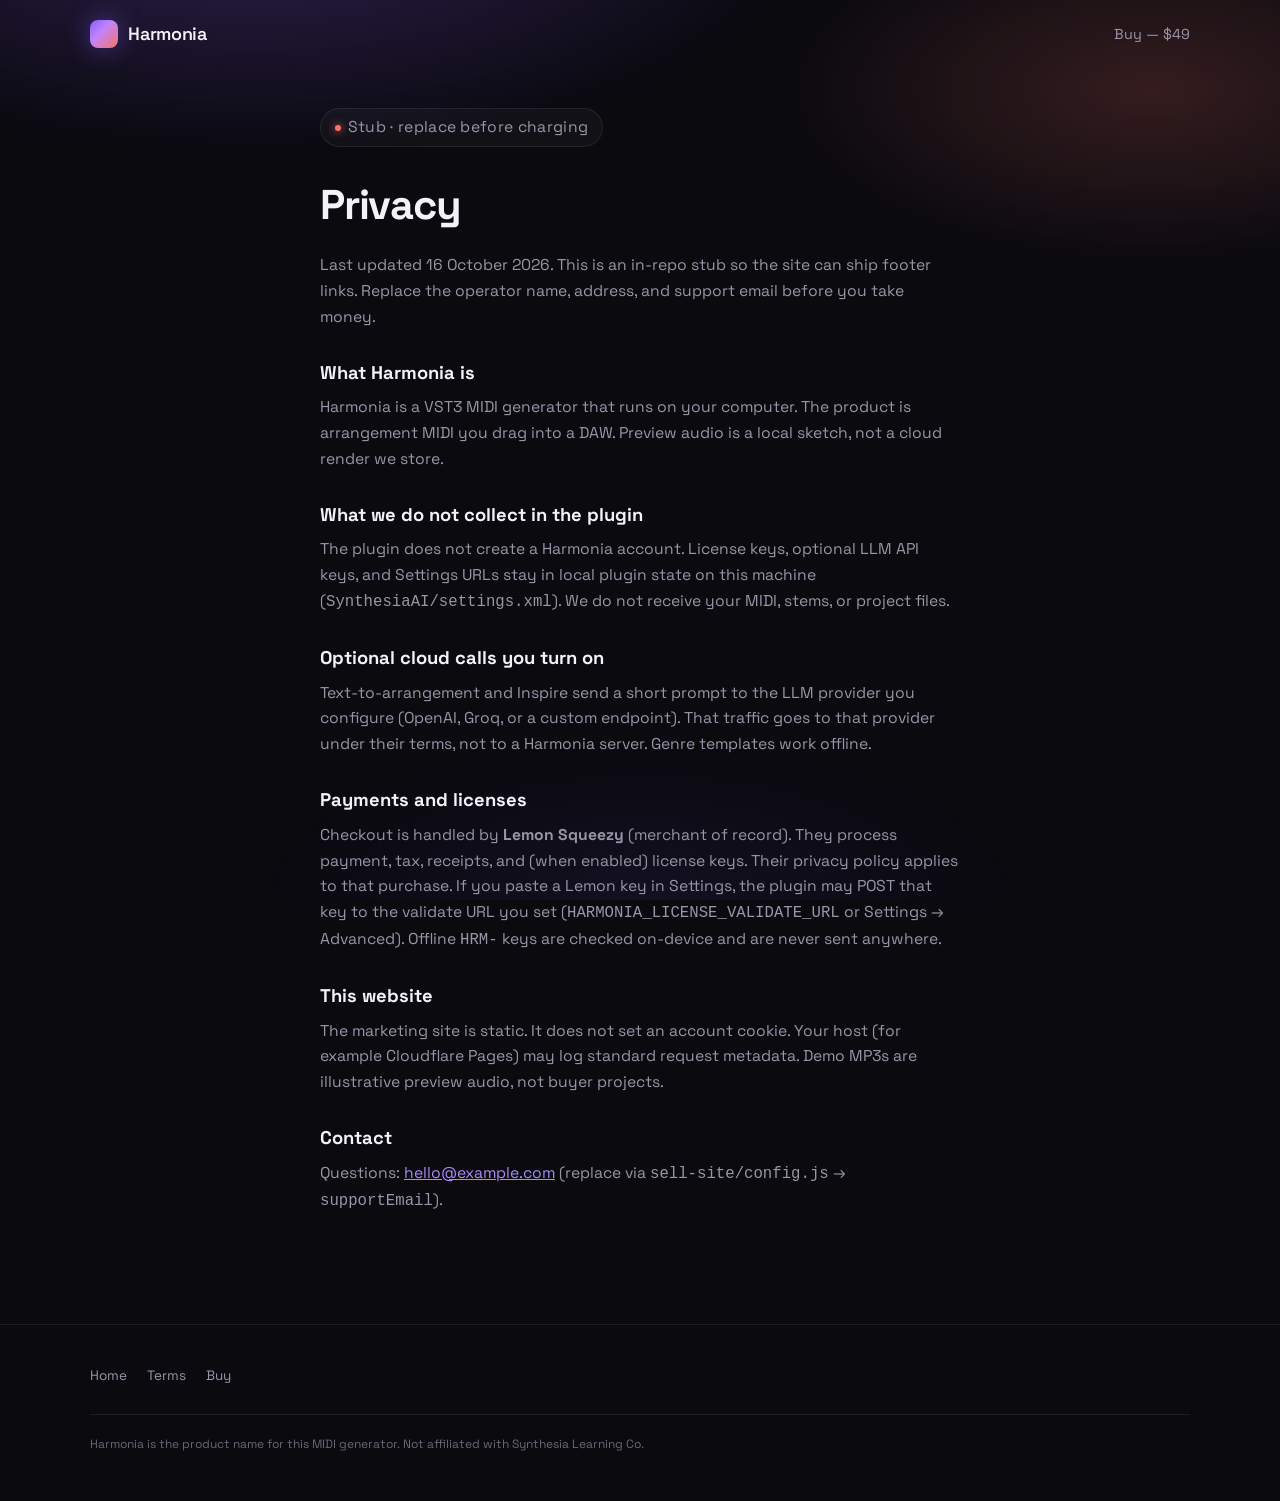
==== sell-site/privacy.html @ 91872b00 "Add Privacy, Terms, download requirements, and pricing FAQ. Sell-site can now show what the $49 VST3" ====
<!DOCTYPE html>
<html lang="en">
<head>
  <meta charset="utf-8" />
  <meta name="viewport" content="width=device-width, initial-scale=1" />
  <title>Privacy — Harmonia</title>
  <meta name="description" content="Privacy policy stub for Harmonia, a VST3 MIDI generator." />
  <meta name="theme-color" content="#0a0a0f" />
  <link rel="preconnect" href="https://fonts.googleapis.com" />
  <link rel="preconnect" href="https://fonts.gstatic.com" crossorigin />
  <link href="https://fonts.googleapis.com/css2?family=Space+Grotesk:wght@400;500;600&display=swap" rel="stylesheet" />
  <link rel="stylesheet" href="styles.css" />
</head>
<body>
  <div class="aurora-bg" aria-hidden="true"></div>
  <header>
    <div class="wrap nav">
      <a class="logo" href="index.html" aria-label="Harmonia home">
        <span class="logo-mark" aria-hidden="true"></span>
        <span data-brand>Harmonia</span>
      </a>
      <ul class="nav-links">
        <li><a href="index.html#buy" data-checkout>Buy — $49</a></li>
      </ul>
    </div>
  </header>
  <main class="legal wrap">
    <p class="eyebrow"><span class="eyebrow-dot" aria-hidden="true"></span> Stub · replace before charging</p>
    <h1>Privacy</h1>
    <p class="legal-lead">
      Last updated 16 October 2026. This is an in-repo stub so the site can ship footer links.
      Replace the operator name, address, and support email before you take money.
    </p>
    <h2>What Harmonia is</h2>
    <p>
      Harmonia is a VST3 MIDI generator that runs on your computer. The product is arrangement MIDI
      you drag into a DAW. Preview audio is a local sketch, not a cloud render we store.
    </p>
    <h2>What we do not collect in the plugin</h2>
    <p>
      The plugin does not create a Harmonia account. License keys, optional LLM API keys, and
      Settings URLs stay in local plugin state on this machine (<code>SynthesiaAI/settings.xml</code>).
      We do not receive your MIDI, stems, or project files.
    </p>
    <h2>Optional cloud calls you turn on</h2>
    <p>
      Text-to-arrangement and Inspire send a short prompt to the LLM provider you configure
      (OpenAI, Groq, or a custom endpoint). That traffic goes to that provider under their terms,
      not to a Harmonia server. Genre templates work offline.
    </p>
    <h2>Payments and licenses</h2>
    <p>
      Checkout is handled by <strong>Lemon Squeezy</strong> (merchant of record). They process
      payment, tax, receipts, and (when enabled) license keys. Their privacy policy applies to
      that purchase. If you paste a Lemon key in Settings, the plugin may POST that key to the
      validate URL you set (<code>HARMONIA_LICENSE_VALIDATE_URL</code> or Settings → Advanced).
      Offline <code>HRM-</code> keys are checked on-device and are never sent anywhere.
    </p>
    <h2>This website</h2>
    <p>
      The marketing site is static. It does not set an account cookie. Your host (for example
      Cloudflare Pages) may log standard request metadata. Demo MP3s are illustrative preview
      audio, not buyer projects.
    </p>
    <h2>Contact</h2>
    <p>
      Questions: <a href="mailto:hello@example.com" id="supportLink">hello@example.com</a>
      (replace via <code>sell-site/config.js</code> → <code>supportEmail</code>).
    </p>
  </main>
  <footer class="footer">
    <div class="wrap">
      <div class="footer-links">
        <a href="index.html">Home</a>
        <a href="terms.html">Terms</a>
        <a href="index.html#buy">Buy</a>
      </div>
      <p class="tm-note">Harmonia is the product name for this MIDI generator. Not affiliated with Synthesia Learning Co.</p>
    </div>
  </footer>
  <script src="config.js"></script>
  <script src="script.js"></script>
</body>
</html>
---- sell-site/styles.css ----
/* Harmonia — boutique plugin landing */
:root {
  --bg: #0a0a0f;
  --bg-elevated: #12121a;
  --bg-card: rgba(255, 255, 255, 0.03);
  --border: rgba(255, 255, 255, 0.08);
  --border-strong: rgba(255, 255, 255, 0.14);
  --text: #f4f2f8;
  --text-muted: #9a95a8;
  --text-dim: #6b6678;
  --violet: #8b5cf6;
  --violet-soft: #a78bfa;
  --coral: #f97366;
  --coral-soft: #fb9a8f;
  --aurora: linear-gradient(135deg, #8b5cf6 0%, #c084fc 40%, #f97366 100%);
  --aurora-soft: linear-gradient(135deg, rgba(139, 92, 246, 0.35), rgba(249, 115, 102, 0.25));
  --radius: 16px;
  --radius-sm: 10px;
  --font: "Space Grotesk", system-ui, -apple-system, Segoe UI, sans-serif;
  --max: 1100px;
  --ease: cubic-bezier(0.22, 1, 0.36, 1);
}

*, *::before, *::after { box-sizing: border-box; margin: 0; padding: 0; }

html { scroll-behavior: smooth; }

body {
  font-family: var(--font);
  background: var(--bg);
  color: var(--text);
  line-height: 1.55;
  -webkit-font-smoothing: antialiased;
  overflow-x: hidden;
}

a { color: inherit; text-decoration: none; }
img { max-width: 100%; display: block; }
button, input { font: inherit; }

.wrap {
  width: min(100% - 2.5rem, var(--max));
  margin-inline: auto;
}

/* Aurora wash behind hero */
.aurora-bg {
  position: fixed;
  inset: 0;
  pointer-events: none;
  z-index: 0;
  background:
    radial-gradient(ellipse 80% 50% at 20% -10%, rgba(139, 92, 246, 0.28), transparent 55%),
    radial-gradient(ellipse 60% 40% at 90% 10%, rgba(249, 115, 102, 0.18), transparent 50%),
    radial-gradient(ellipse 50% 30% at 50% 100%, rgba(139, 92, 246, 0.08), transparent 60%);
}

main, header, footer { position: relative; z-index: 1; }

/* Nav */
.nav {
  display: flex;
  align-items: center;
  justify-content: space-between;
  padding: 1.25rem 0;
  gap: 1rem;
}

.logo {
  display: flex;
  align-items: center;
  gap: 0.65rem;
  font-weight: 600;
  font-size: 1.125rem;
  letter-spacing: -0.02em;
}

.logo-mark {
  width: 28px;
  height: 28px;
  border-radius: 8px;
  background: var(--aurora);
  box-shadow: 0 0 24px rgba(139, 92, 246, 0.45);
}

.nav-links {
  display: flex;
  align-items: center;
  gap: 1.75rem;
  list-style: none;
  font-size: 0.9rem;
  color: var(--text-muted);
}

.nav-links a:hover { color: var(--text); }

.nav-cta {
  display: none;
}

@media (min-width: 720px) {
  .nav-cta { display: inline-flex; }
}

/* Buttons */
.btn {
  display: inline-flex;
  align-items: center;
  justify-content: center;
  gap: 0.5rem;
  padding: 0.75rem 1.35rem;
  border-radius: 999px;
  border: 1px solid transparent;
  font-weight: 560;
  font-size: 0.95rem;
  letter-spacing: -0.01em;
  cursor: pointer;
  transition: transform 0.2s var(--ease), box-shadow 0.2s var(--ease), background 0.2s, border-color 0.2s;
}

.btn:active { transform: scale(0.98); }

.btn-primary {
  background: var(--aurora);
  color: #fff;
  box-shadow: 0 8px 32px rgba(139, 92, 246, 0.35);
}

.btn-primary:hover {
  box-shadow: 0 12px 40px rgba(249, 115, 102, 0.35);
  transform: translateY(-1px);
}

.btn-ghost {
  background: transparent;
  border-color: var(--border-strong);
  color: var(--text);
}

.btn-ghost:hover {
  border-color: rgba(255, 255, 255, 0.28);
  background: rgba(255, 255, 255, 0.04);
}

.btn-lg {
  padding: 0.95rem 1.75rem;
  font-size: 1.05rem;
}

/* Hero */
.hero {
  padding: 3.5rem 0 4.5rem;
  text-align: center;
}

.eyebrow {
  display: inline-flex;
  align-items: center;
  gap: 0.45rem;
  padding: 0.35rem 0.85rem;
  border-radius: 999px;
  border: 1px solid var(--border);
  background: rgba(255, 255, 255, 0.03);
  color: var(--text-muted);
  font-size: 0.8rem;
  letter-spacing: 0.02em;
  margin-bottom: 1.5rem;
}

.eyebrow-dot {
  width: 6px;
  height: 6px;
  border-radius: 50%;
  background: var(--coral);
  box-shadow: 0 0 8px var(--coral);
}

.hero h1 {
  font-size: clamp(2.4rem, 6vw, 3.75rem);
  font-weight: 600;
  letter-spacing: -0.04em;
  line-height: 1.08;
  max-width: 16ch;
  margin: 0 auto 1.25rem;
}

.hero h1 .gradient {
  background: var(--aurora);
  -webkit-background-clip: text;
  background-clip: text;
  color: transparent;
}

.hero-lead {
  font-size: clamp(1.05rem, 2.2vw, 1.25rem);
  color: var(--text-muted);
  max-width: 38rem;
  margin: 0 auto 2rem;
  line-height: 1.6;
}

.hero-actions {
  display: flex;
  flex-wrap: wrap;
  gap: 0.85rem;
  justify-content: center;
  margin-bottom: 2.5rem;
}

.hero-meta {
  display: flex;
  flex-wrap: wrap;
  gap: 1.25rem 2rem;
  justify-content: center;
  color: var(--text-dim);
  font-size: 0.85rem;
}

.hero-meta span { display: inline-flex; align-items: center; gap: 0.4rem; }

.genre-pills {
  display: flex;
  flex-wrap: wrap;
  gap: 0.5rem;
  justify-content: center;
  margin-top: 2.75rem;
}

.pill {
  padding: 0.4rem 0.9rem;
  border-radius: 999px;
  border: 1px solid var(--border);
  background: var(--bg-card);
  font-size: 0.8rem;
  color: var(--text-muted);
  letter-spacing: 0.01em;
}

.pill:hover {
  border-color: rgba(167, 139, 250, 0.45);
  color: var(--text);
}

/* Sections */
section {
  padding: 4.5rem 0;
}

.section-head {
  text-align: center;
  margin-bottom: 2.75rem;
}

.section-head h2 {
  font-size: clamp(1.75rem, 3.5vw, 2.25rem);
  font-weight: 600;
  letter-spacing: -0.03em;
  margin-bottom: 0.65rem;
}

.section-head p {
  color: var(--text-muted);
  max-width: 36rem;
  margin-inline: auto;
}

/* Demo players */
.demos {
  display: grid;
  gap: 1rem;
  grid-template-columns: 1fr;
}

@media (min-width: 720px) {
  .demos { grid-template-columns: repeat(3, 1fr); }
}

.demo-card {
  background: var(--bg-card);
  border: 1px solid var(--border);
  border-radius: var(--radius);
  padding: 1.25rem;
  transition: border-color 0.25s, box-shadow 0.25s;
}

.demo-card:hover,
.demo-card.is-playing {
  border-color: rgba(167, 139, 250, 0.4);
  box-shadow: 0 0 0 1px rgba(139, 92, 246, 0.15), 0 20px 40px rgba(0, 0, 0, 0.35);
}

.demo-top {
  display: flex;
  align-items: center;
  justify-content: space-between;
  margin-bottom: 1rem;
}

.demo-label {
  font-weight: 560;
  letter-spacing: -0.02em;
}

.demo-badge {
  font-size: 0.7rem;
  text-transform: uppercase;
  letter-spacing: 0.06em;
  color: var(--violet-soft);
  padding: 0.2rem 0.5rem;
  border-radius: 6px;
  background: rgba(139, 92, 246, 0.12);
}

.demo-card audio {
  width: 100%;
  height: 36px;
  border-radius: 8px;
}

.demo-note {
  margin-top: 0.75rem;
  font-size: 0.75rem;
  color: var(--text-dim);
}

.demo-disclaimer {
  text-align: center;
  margin-top: 1.5rem;
  font-size: 0.85rem;
  color: var(--text-dim);
}

/* Features */
.features {
  display: grid;
  gap: 1rem;
  grid-template-columns: 1fr;
}

@media (min-width: 640px) {
  .features { grid-template-columns: repeat(2, 1fr); }
}

@media (min-width: 960px) {
  .features { grid-template-columns: repeat(3, 1fr); }
}

.feature {
  background: var(--bg-card);
  border: 1px solid var(--border);
  border-radius: var(--radius);
  padding: 1.5rem;
  transition: border-color 0.25s, transform 0.25s var(--ease);
}

.feature:hover {
  border-color: rgba(249, 115, 102, 0.35);
  transform: translateY(-2px);
}

.feature-icon {
  width: 40px;
  height: 40px;
  border-radius: 12px;
  display: grid;
  place-items: center;
  background: var(--aurora-soft);
  border: 1px solid var(--border);
  margin-bottom: 1rem;
  font-size: 1.1rem;
}

.feature h3 {
  font-size: 1.05rem;
  font-weight: 560;
  letter-spacing: -0.02em;
  margin-bottom: 0.45rem;
}

.feature p {
  font-size: 0.9rem;
  color: var(--text-muted);
  line-height: 1.55;
}

/* How it works */
.steps {
  display: grid;
  gap: 1.25rem;
  counter-reset: step;
}

@media (min-width: 800px) {
  .steps { grid-template-columns: repeat(3, 1fr); gap: 1.5rem; }
}

.step {
  position: relative;
  padding: 1.75rem 1.5rem;
  border-radius: var(--radius);
  border: 1px solid var(--border);
  background: linear-gradient(180deg, rgba(255,255,255,0.04), transparent);
}

.step::before {
  counter-increment: step;
  content: "0" counter(step);
  display: block;
  font-size: 0.75rem;
  font-weight: 600;
  letter-spacing: 0.08em;
  background: var(--aurora);
  -webkit-background-clip: text;
  background-clip: text;
  color: transparent;
  margin-bottom: 0.85rem;
}

.step h3 {
  font-size: 1.1rem;
  font-weight: 560;
  letter-spacing: -0.02em;
  margin-bottom: 0.5rem;
}

.step p {
  color: var(--text-muted);
  font-size: 0.92rem;
}

/* Pricing */
.pricing-band {
  padding: 4.5rem 0;
}

.price-card {
  max-width: 440px;
  margin-inline: auto;
  text-align: center;
  padding: 2.5rem 2rem;
  border-radius: 24px;
  border: 1px solid transparent;
  background:
    linear-gradient(var(--bg-elevated), var(--bg-elevated)) padding-box,
    var(--aurora) border-box;
  box-shadow: 0 24px 80px rgba(139, 92, 246, 0.2);
}

.price-card .label {
  font-size: 0.8rem;
  text-transform: uppercase;
  letter-spacing: 0.08em;
  color: var(--violet-soft);
  margin-bottom: 0.75rem;
}

.price-amount {
  font-size: 3.5rem;
  font-weight: 600;
  letter-spacing: -0.04em;
  line-height: 1;
  margin-bottom: 0.35rem;
}

.price-note {
  color: var(--text-muted);
  font-size: 0.9rem;
  margin-bottom: 1.75rem;
}

.price-list {
  list-style: none;
  text-align: left;
  margin: 0 auto 2rem;
  max-width: 280px;
  display: grid;
  gap: 0.65rem;
}

.price-list li {
  display: flex;
  gap: 0.6rem;
  font-size: 0.92rem;
  color: var(--text-muted);
}

.price-list li::before {
  content: "✓";
  color: var(--coral-soft);
  font-weight: 600;
  flex-shrink: 0;
}

.price-footnote {
  margin-top: 1rem;
  font-size: 0.75rem;
  color: var(--text-dim);
}

/* FAQ */
.faq {
  max-width: 640px;
  margin-inline: auto;
  display: grid;
  gap: 0.65rem;
}

.faq details {
  border: 1px solid var(--border);
  border-radius: var(--radius-sm);
  background: var(--bg-card);
  padding: 1rem 1.15rem;
}

.faq details[open] {
  border-color: rgba(167, 139, 250, 0.35);
}

.faq summary {
  cursor: pointer;
  font-weight: 560;
  letter-spacing: -0.01em;
  list-style: none;
  display: flex;
  justify-content: space-between;
  align-items: center;
  gap: 1rem;
}

.faq summary::-webkit-details-marker { display: none; }

.faq summary::after {
  content: "+";
  color: var(--text-dim);
  font-size: 1.25rem;
  font-weight: 400;
  transition: transform 0.2s;
}

.faq details[open] summary::after {
  content: "−";
}

.faq details p {
  margin-top: 0.75rem;
  color: var(--text-muted);
  font-size: 0.92rem;
  line-height: 1.6;
}

/* Requirements */
.req-grid {
  display: grid;
  gap: 1rem;
  grid-template-columns: 1fr;
}

@media (min-width: 720px) {
  .req-grid { grid-template-columns: repeat(2, 1fr); }
}

.req-card {
  background: var(--bg-card);
  border: 1px solid var(--border);
  border-radius: var(--radius);
  padding: 1.4rem 1.5rem;
}

.req-card h3 {
  font-size: 1.02rem;
  font-weight: 560;
  margin-bottom: 0.55rem;
  letter-spacing: -0.02em;
}

.req-card ul {
  margin: 0;
  padding-left: 1.1rem;
  color: var(--text-muted);
  font-size: 0.92rem;
  line-height: 1.65;
}

.req-card code {
  font-size: 0.84em;
}

/* Legal stubs */
.legal {
  padding: 2.5rem 0 4rem;
  max-width: 40rem;
}

.legal h1 {
  font-size: clamp(2rem, 4vw, 2.6rem);
  letter-spacing: -0.03em;
  margin: 0.75rem 0 1rem;
}

.legal h2 {
  font-size: 1.15rem;
  margin: 1.75rem 0 0.5rem;
}

.legal p, .legal-lead {
  color: var(--text-muted);
  font-size: 0.98rem;
  line-height: 1.65;
  margin-bottom: 0.85rem;
}

.legal-lead { color: var(--text); }

.legal a { color: var(--violet-soft); text-decoration: underline; }

/* Footer */
.footer {
  border-top: 1px solid var(--border);
  padding: 2.5rem 0 3rem;
  margin-top: 2rem;
}

.footer-inner {
  display: flex;
  flex-direction: column;
  gap: 1.25rem;
}

@media (min-width: 720px) {
  .footer-inner {
    flex-direction: row;
    justify-content: space-between;
    align-items: flex-start;
  }
}

.footer-brand {
  font-weight: 560;
  margin-bottom: 0.35rem;
}

.footer-muted {
  color: var(--text-dim);
  font-size: 0.8rem;
  max-width: 28rem;
  line-height: 1.55;
}

.footer-links {
  display: flex;
  gap: 1.25rem;
  font-size: 0.85rem;
  color: var(--text-muted);
}

.footer-links a:hover { color: var(--text); }

.tm-note {
  margin-top: 1.75rem;
  padding-top: 1.25rem;
  border-top: 1px solid var(--border);
  font-size: 0.75rem;
  color: var(--text-dim);
  line-height: 1.5;
}

/* Mobile nav */
.nav-toggle {
  display: flex;
  background: transparent;
  border: 1px solid var(--border);
  color: var(--text);
  width: 40px;
  height: 40px;
  border-radius: 10px;
  align-items: center;
  justify-content: center;
  cursor: pointer;
}

@media (min-width: 720px) {
  .nav-toggle { display: none; }
}

.nav-links.is-open {
  display: flex;
  position: absolute;
  top: 64px;
  left: 1.25rem;
  right: 1.25rem;
  flex-direction: column;
  background: var(--bg-elevated);
  border: 1px solid var(--border);
  border-radius: var(--radius);
  padding: 1rem;
  gap: 0.85rem;
  z-index: 20;
}

@media (max-width: 719px) {
  .nav-links:not(.is-open) { display: none; }
  .nav { position: relative; }
}
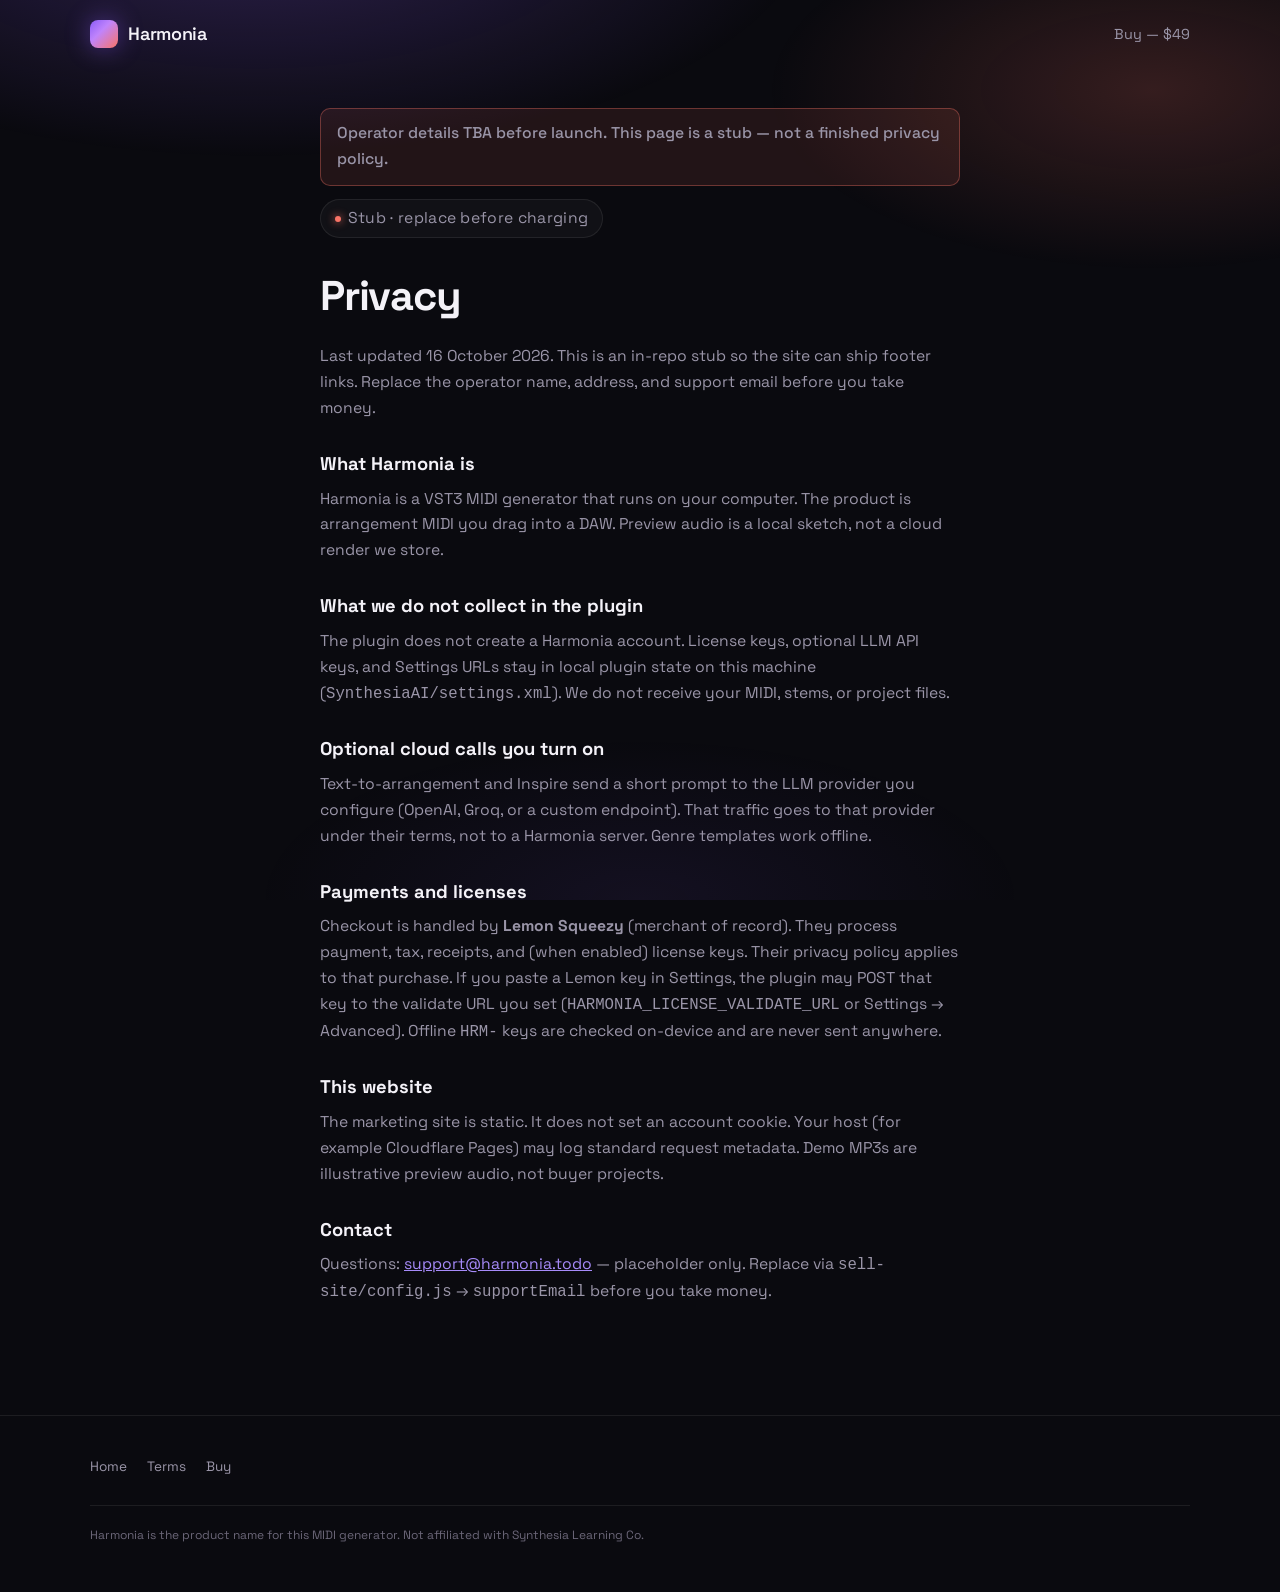
==== commit 3833f973: "Polish unsigned install docs and sell-site copy for first buyers. Add INSTALL.md to the Harmonia zip" ====
--- a/sell-site/privacy.html
+++ b/sell-site/privacy.html
@@ -25,6 +25,7 @@
     </div>
   </header>
   <main class="legal wrap">
+    <p class="legal-banner" role="status">Operator details TBA before launch. This page is a stub — not a finished privacy policy.</p>
     <p class="eyebrow"><span class="eyebrow-dot" aria-hidden="true"></span> Stub · replace before charging</p>
     <h1>Privacy</h1>
     <p class="legal-lead">
@@ -64,8 +65,9 @@
     </p>
     <h2>Contact</h2>
     <p>
-      Questions: <a href="mailto:hello@example.com" id="supportLink">hello@example.com</a>
-      (replace via <code>sell-site/config.js</code> → <code>supportEmail</code>).
+      Questions: <a href="mailto:support@harmonia.todo" id="supportLink">support@harmonia.todo</a>
+      — placeholder only. Replace via <code>sell-site/config.js</code> → <code>supportEmail</code>
+      before you take money.
     </p>
   </main>
   <footer class="footer">
--- a/sell-site/styles.css
+++ b/sell-site/styles.css
@@ -613,6 +613,18 @@
 
 .legal a { color: var(--violet-soft); text-decoration: underline; }
 
+.legal-banner {
+  margin: 0 0 1.25rem;
+  padding: 0.75rem 1rem;
+  border: 1px solid rgba(249, 115, 102, 0.35);
+  border-radius: var(--radius-sm);
+  background: rgba(249, 115, 102, 0.10);
+  color: var(--text);
+  font-size: 0.92rem;
+  font-weight: 500;
+  line-height: 1.45;
+}
+
 /* Footer */
 .footer {
   border-top: 1px solid var(--border);
